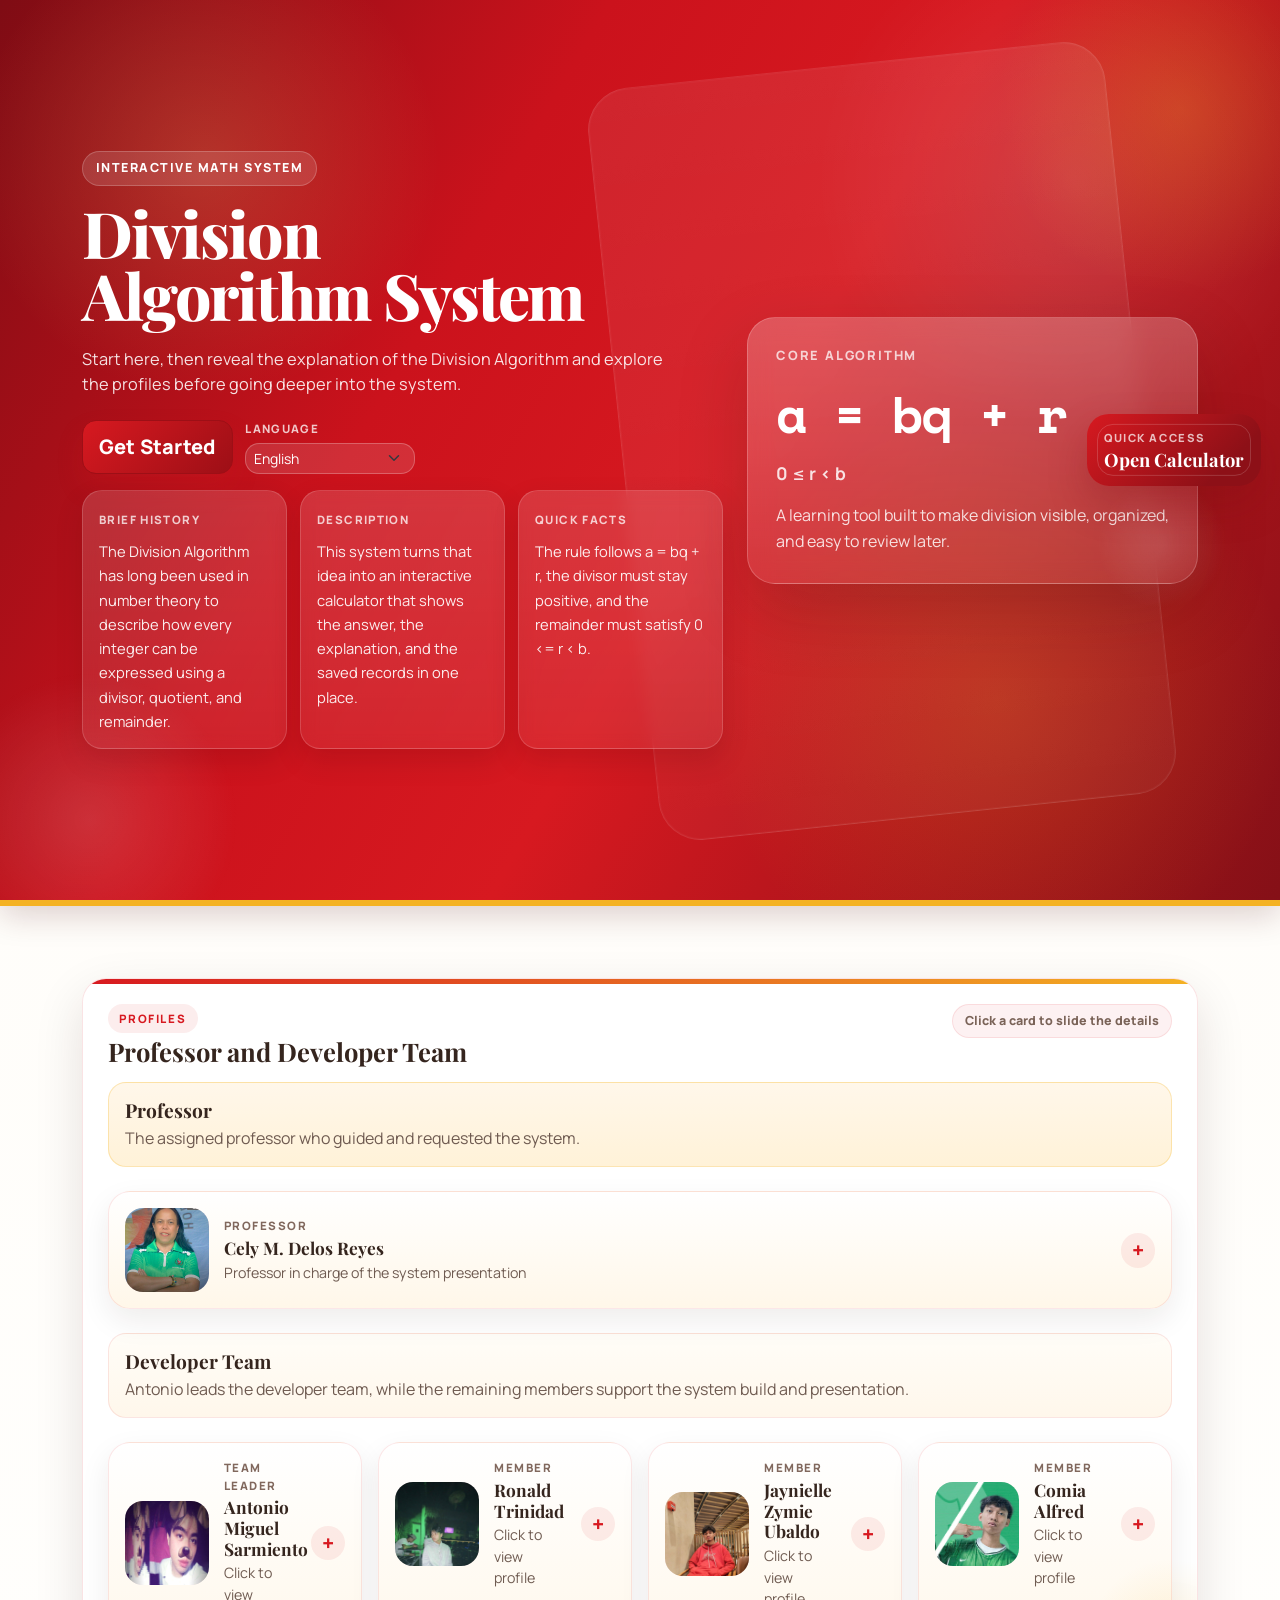
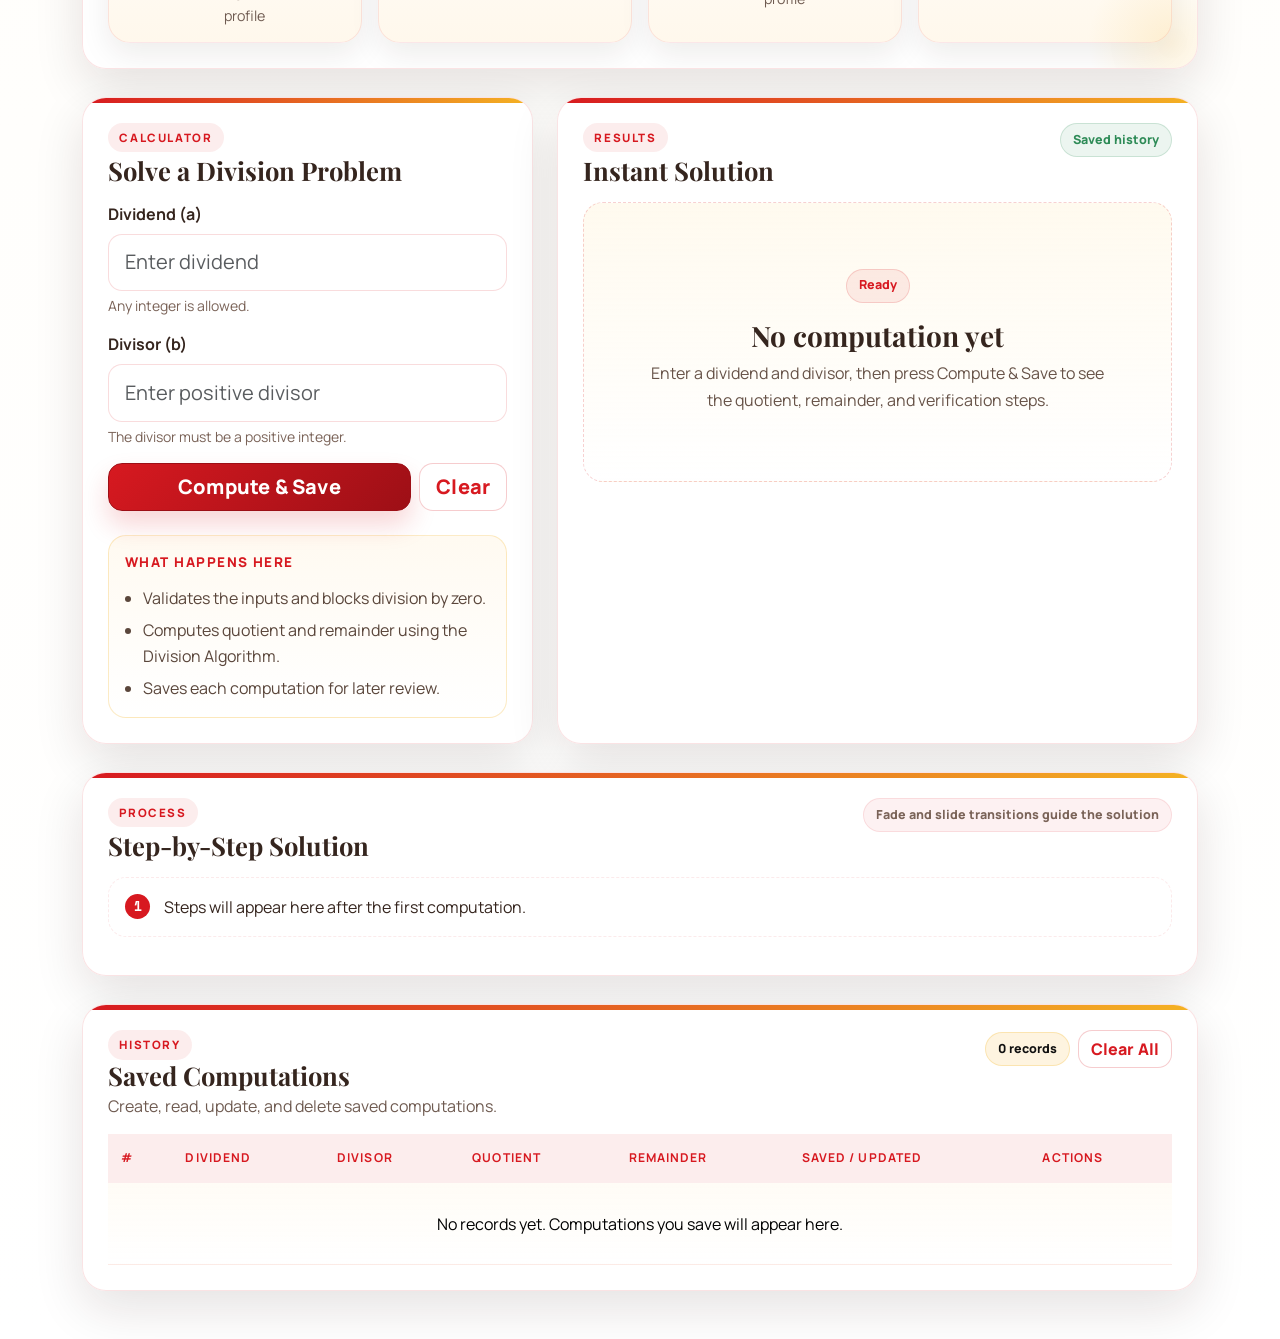
==== index.html @ b21b1d9c "Add files via upload" ====
<!doctype html>
<html lang="en">
<head>
  <meta charset="utf-8">
  <meta name="viewport" content="width=device-width, initial-scale=1">
  <title>Division Algorithm System</title>
  <meta name="description" content="A responsive Division Algorithm calculator with saved history, edit, update, and delete features.">
  <link rel="preconnect" href="https://fonts.googleapis.com">
  <link rel="preconnect" href="https://fonts.gstatic.com" crossorigin>
  <link href="https://fonts.googleapis.com/css2?family=Manrope:wght@400;500;700;800&family=Playfair+Display:wght@600;700;800&family=Space+Mono:wght@400;700&display=swap" rel="stylesheet">
  <link href="https://cdn.jsdelivr.net/npm/bootstrap@5.3.3/dist/css/bootstrap.min.css" rel="stylesheet">
  <link rel="stylesheet" href="styles.css">
</head>
<body>
  <button type="button" class="calculator-shortcut" id="calculatorShortcutBtn" aria-label="Go to calculator">
    <span class="calculator-shortcut-kicker">Quick Access</span>
    <span class="calculator-shortcut-title">Open Calculator</span>
  </button>

  <header class="hero">
    <div class="container position-relative">
      <div class="row align-items-center g-4">
        <div class="col-lg-7">
          <span class="hero-kicker">Interactive Math System</span>
          <h1 class="hero-title">Division Algorithm System</h1>
          <p class="hero-copy mb-4">
            Start here, then reveal the explanation of the Division Algorithm and explore the profiles
            before going deeper into the system.
          </p>
          <div class="hero-actions">
            <button type="button" class="btn btn-pcc-primary btn-lg" id="getStartedBtn">Get Started</button>
            <div class="language-switch">
              <label for="languageSelect" id="languageLabel">Language</label>
              <select id="languageSelect" class="form-select form-select-sm">
                <option value="en">English</option>
                <option value="fil">Filipino</option>
                <option value="es">Spanish</option>
                <option value="fr">French</option>
                <option value="zh">Chinese</option>
                <option value="ja">Japanese</option>
                <option value="ko">Korean</option>
                <option value="ar">Arabic</option>
                <option value="hi">Hindi</option>
                <option value="pt">Portuguese</option>
                <option value="de">German</option>
                <option value="id">Indonesian</option>
                <option value="vi">Vietnamese</option>
              </select>
            </div>
          </div>
          <div class="hero-insights">
            <article class="hero-insight">
              <span class="hero-insight-label">Brief History</span>
              <p class="hero-insight-copy mb-0">The Division Algorithm has long been used in number theory to describe how every integer can be expressed using a divisor, quotient, and remainder.</p>
            </article>
            <article class="hero-insight">
              <span class="hero-insight-label">Description</span>
              <p class="hero-insight-copy mb-0">This system turns that idea into an interactive calculator that shows the answer, the explanation, and the saved records in one place.</p>
            </article>
            <article class="hero-insight">
              <span class="hero-insight-label">Quick Facts</span>
              <p class="hero-insight-copy mb-0">The rule follows `a = bq + r`, the divisor must stay positive, and the remainder must satisfy `0 ≤ r &lt; b`.</p>
            </article>
          </div>
        </div>
        <div class="col-lg-5">
          <div class="formula-card">
            <div class="formula-card-label">Core Algorithm</div>
            <div class="formula-card-formula">a = bq + r</div>
            <div class="formula-card-subformula">0 &le; r &lt; b</div>
            <div class="formula-card-note mt-3">
              A learning tool built to make division visible, organized, and easy to review later.
            </div>
          </div>
        </div>
      </div>
    </div>
  </header>

  <main class="container py-4 py-lg-5">
    <div id="feedback" class="alert alert-soft d-none" role="alert" aria-live="polite"></div>

    <section id="introSection" class="panel intro-panel d-none">
      <div class="intro-shell">
        <div class="intro-copy">
          <span class="section-tag">Overview</span>
          <h2 class="section-title mt-2">What is the Division Algorithm?</h2>
          <p class="intro-text">
            The Division Algorithm explains how one number can be divided by another by producing a quotient
            and a remainder. It guarantees that the remainder is always smaller than the divisor, which makes
            the result complete and easy to verify.
          </p>
          <div class="intro-points">
            <div class="intro-point">
              <span>1</span>
              <p>It shows how the dividend is split into equal parts.</p>
            </div>
            <div class="intro-point">
              <span>2</span>
              <p>It gives both the quotient and the remainder.</p>
            </div>
            <div class="intro-point">
              <span>3</span>
              <p>It helps verify if the answer is correct.</p>
            </div>
          </div>
          <div class="intro-actions">
            <button type="button" class="btn btn-pcc-primary" id="viewTeamBtn">View Profile Cards</button>
          </div>
        </div>
        <div class="intro-side">
          <div class="formula-card formula-card-light">
            <div class="formula-card-label">Core Idea</div>
            <div class="formula-card-formula">a = bq + r</div>
            <div class="formula-card-subformula">0 &le; r &lt; b</div>
            <div class="formula-card-note mt-3">
              The remainder must always stay below the divisor.
            </div>
          </div>
        </div>
      </div>
    </section>

    <section id="teamSection" class="panel team-panel mt-4">
      <div class="d-flex flex-wrap gap-2 justify-content-between align-items-start">
        <div class="section-header">
          <span class="section-tag">Profiles</span>
          <h2 class="section-title">Professor and Developer Team</h2>
        </div>
        <span class="steps-hint">Click a card to slide the details</span>
      </div>

      <div class="team-group team-group-professor mt-3">
        <div class="team-group-header">
          <h3 class="team-group-title">Professor</h3>
          <p class="team-group-note mb-0">The assigned professor who guided and requested the system.</p>
        </div>
      </div>

      <div class="row g-3 mt-2">
        <div class="col-12">
          <article class="member-card member-card-professor" data-member-card>
            <button type="button" class="member-card-toggle" data-member-toggle aria-expanded="false">
              <span class="member-visual member-visual-photo">
                <img src="assets/cely.png" alt="Cely M. Delos Reyes" class="member-photo">
              </span>
              <span class="member-card-copy">
                <span class="member-label">Professor</span>
                <span class="member-name">Cely M. Delos Reyes</span>
                <span class="member-note">Professor in charge of the system presentation</span>
              </span>
              <span class="member-chevron">+</span>
            </button>
            <div class="member-panel" style="display:none;">
              <div class="member-panel-inner">
                <div class="member-field">
                  <span>Name</span>
                  <strong>Cely M. Delos Reyes</strong>
                </div>
                <div class="member-field">
                  <span>Role</span>
                  <strong>Professor</strong>
                </div>
                <p class="member-description mb-0">
                  The professor who assigned the project and will receive the final presentation and defense.
                </p>
              </div>
            </div>
          </article>
        </div>
      </div>

      <div class="team-group mt-4">
        <div class="team-group-header">
          <h3 class="team-group-title">Developer Team</h3>
          <p class="team-group-note mb-0">Antonio leads the team, while the remaining members support the system build and presentation.</p>
        </div>
      </div>

      <div class="row g-3 mt-2">
        <div class="col-md-6 col-xl-3">
          <article class="member-card" data-member-card>
            <button type="button" class="member-card-toggle" data-member-toggle aria-expanded="false">
              <span class="member-visual member-visual-photo">
                <img src="assets/tonio.png" alt="Antonio Miguel Sarmiento" class="member-photo">
              </span>
              <span class="member-card-copy">
                <span class="member-label">Team Leader</span>
                <span class="member-name">Antonio Miguel Sarmiento</span>
                <span class="member-note">Click to view profile</span>
              </span>
              <span class="member-chevron">+</span>
            </button>
            <div class="member-panel" style="display:none;">
              <div class="member-panel-inner">
                <div class="member-field">
                  <span>Name</span>
                  <strong>Antonio Miguel Sarmiento</strong>
                </div>
                <div class="member-field">
                  <span>Profile</span>
                  <strong>Team Leader</strong>
                </div>
                <p class="member-description mb-0">
                  Leads the team in developing and presenting the Division Algorithm System.
                </p>
              </div>
            </div>
          </article>
        </div>

        <div class="col-md-6 col-xl-3">
          <article class="member-card" data-member-card>
            <button type="button" class="member-card-toggle" data-member-toggle aria-expanded="false">
              <span class="member-visual member-visual-photo">
                <img src="assets/ronald.png" alt="Ronald Trinidad" class="member-photo">
              </span>
              <span class="member-card-copy">
                <span class="member-label">Member</span>
                <span class="member-name">Ronald Trinidad</span>
                <span class="member-note">Click to view profile</span>
              </span>
              <span class="member-chevron">+</span>
            </button>
            <div class="member-panel" style="display:none;">
              <div class="member-panel-inner">
                <div class="member-field">
                  <span>Name</span>
                  <strong>Ronald Trinidad</strong>
                </div>
                <div class="member-field">
                  <span>Profile</span>
                  <strong>Member</strong>
                </div>
                <p class="member-description mb-0">
                  Part of the team responsible for building and presenting the system.
                </p>
              </div>
            </div>
          </article>
        </div>

        <div class="col-md-6 col-xl-3">
          <article class="member-card" data-member-card>
            <button type="button" class="member-card-toggle" data-member-toggle aria-expanded="false">
              <span class="member-visual member-visual-photo">
                <img src="assets/ison.png" alt="Jaynielle Zymie Ubaldo" class="member-photo">
              </span>
              <span class="member-card-copy">
                <span class="member-label">Member</span>
                <span class="member-name">Jaynielle Zymie Ubaldo</span>
                <span class="member-note">Click to view profile</span>
              </span>
              <span class="member-chevron">+</span>
            </button>
            <div class="member-panel" style="display:none;">
              <div class="member-panel-inner">
                <div class="member-field">
                  <span>Name</span>
                  <strong>Jaynielle Zymie Ubaldo</strong>
                </div>
                <div class="member-field">
                  <span>Profile</span>
                  <strong>Member</strong>
                </div>
                <p class="member-description mb-0">
                  Contributed to the project development and system documentation.
                </p>
              </div>
            </div>
          </article>
        </div>

        <div class="col-md-6 col-xl-3">
          <article class="member-card" data-member-card>
            <button type="button" class="member-card-toggle" data-member-toggle aria-expanded="false">
              <span class="member-visual member-visual-photo">
                <img src="assets/comia.png" alt="Comia Alfred" class="member-photo">
              </span>
              <span class="member-card-copy">
                <span class="member-label">Member</span>
                <span class="member-name">Comia Alfred</span>
                <span class="member-note">Click to view profile</span>
              </span>
              <span class="member-chevron">+</span>
            </button>
            <div class="member-panel" style="display:none;">
              <div class="member-panel-inner">
                <div class="member-field">
                  <span>Name</span>
                  <strong>Comia Alfred</strong>
                </div>
                <div class="member-field">
                  <span>Profile</span>
                  <strong>Member</strong>
                </div>
                <p class="member-description mb-0">
                  Supported the team in preparing the final system and defense materials.
                </p>
              </div>
            </div>
          </article>
        </div>
      </div>
    </section>

    <div class="row g-4 mt-1">
      <div class="col-lg-5">
        <section class="panel calculator-panel h-100" id="calculatorSection">
          <div class="section-header">
            <span class="section-tag">Calculator</span>
            <h2 class="section-title">Solve a Division Problem</h2>
          </div>

          <form id="divisionForm" class="mt-3" novalidate>
            <div class="mb-3">
              <label for="dividend" class="form-label">Dividend (a)</label>
              <input type="number" class="form-control form-control-lg" id="dividend" name="dividend" placeholder="Enter dividend" step="1" autocomplete="off" required>
              <div class="form-text">Any integer is allowed.</div>
            </div>

            <div class="mb-3">
              <label for="divisor" class="form-label">Divisor (b)</label>
              <input type="number" class="form-control form-control-lg" id="divisor" name="divisor" placeholder="Enter positive divisor" step="1" min="1" autocomplete="off" required>
              <div class="form-text">The divisor must be a positive integer.</div>
            </div>

            <div class="d-grid gap-2 d-sm-flex">
              <button type="submit" class="btn btn-pcc-primary btn-lg flex-grow-1" id="computeBtn">Compute &amp; Save</button>
              <button type="button" class="btn btn-pcc-outline btn-lg" id="clearBtn">Clear</button>
            </div>
          </form>

          <div class="mt-4 helper-box">
            <div class="helper-title">What happens here</div>
            <ul class="helper-list">
              <li>Validates the inputs and blocks division by zero.</li>
              <li>Computes quotient and remainder using the Division Algorithm.</li>
              <li>Saves each computation for later review.</li>
            </ul>
          </div>
        </section>
      </div>

      <div class="col-lg-7">
        <section id="resultSection" class="panel result-panel h-100" aria-live="polite">
          <div class="d-flex flex-wrap gap-2 justify-content-between align-items-start">
            <div class="section-header">
              <span class="section-tag">Results</span>
              <h2 class="section-title">Instant Solution</h2>
            </div>
            <span class="storage-pill">Saved history</span>
          </div>

          <div id="resultEmpty" class="empty-state mt-3">
            <div>
              <div class="empty-badge">Ready</div>
              <h3 class="empty-title mt-3">No computation yet</h3>
              <p class="empty-copy mb-0">
                Enter a dividend and divisor, then press <strong>Compute &amp; Save</strong> to see the quotient,
                remainder, and verification steps.
              </p>
            </div>
          </div>

          <div id="resultContent" class="d-none mt-3">
            <div class="row g-3">
              <div class="col-md-4">
                <div class="stat-card">
                  <div class="stat-label">Dividend</div>
                  <div class="stat-value" id="currentDividend">-</div>
                </div>
              </div>
              <div class="col-md-4">
                <div class="stat-card">
                  <div class="stat-label">Divisor</div>
                  <div class="stat-value" id="currentDivisor">-</div>
                </div>
              </div>
              <div class="col-md-4">
                <div class="stat-card">
                  <div class="stat-label">Verification</div>
                  <div class="stat-value" id="currentVerification">-</div>
                </div>
              </div>
            </div>

            <div class="row g-3 mt-1">
              <div class="col-md-6">
                <div class="result-card result-card-primary">
                  <div class="result-card-label">Quotient (q)</div>
                  <div class="result-card-value" id="currentQuotient">-</div>
                </div>
              </div>
              <div class="col-md-6">
                <div class="result-card result-card-success">
                  <div class="result-card-label">Remainder (r)</div>
                  <div class="result-card-value" id="currentRemainder">-</div>
                </div>
              </div>
            </div>

            <div class="mt-4 formula-breakdown">
              <div class="formula-breakdown-title">Solved Equation</div>
              <div id="formulaDisplay" class="formula-breakdown-equation">-</div>
              <div id="checkDisplay" class="formula-breakdown-note">-</div>
            </div>

            <div class="mt-4 explanation-card">
              <div class="formula-breakdown-title">Explanation</div>
              <div id="explanationBody" class="explanation-body mt-2">-</div>
              <div class="formula-breakdown-title mt-3">Other Methods</div>
              <ul id="methodsList" class="methods-list mt-2">
                <li class="methods-placeholder">Other solving methods will appear here after a computation.</li>
              </ul>
            </div>
          </div>
        </section>
      </div>
    </div>

    <div class="row g-4 mt-1">
      <div class="col-12">
        <section id="stepsSection" class="panel steps-panel">
          <div class="d-flex flex-wrap gap-2 justify-content-between align-items-start">
            <div class="section-header">
              <span class="section-tag">Process</span>
              <h2 class="section-title">Step-by-Step Solution</h2>
            </div>
            <span class="steps-hint">Fade and slide transitions guide the solution</span>
          </div>
          <ol id="stepsList" class="steps-list mt-3">
            <li class="steps-placeholder">Steps will appear here after the first computation.</li>
          </ol>
        </section>
      </div>
    </div>

    <div class="row g-4 mt-1">
      <div class="col-12">
        <section id="historySection" class="panel history-panel">
          <div class="history-toolbar">
            <div>
              <span class="section-tag">History</span>
              <h2 class="section-title mb-1">Saved Computations</h2>
              <p class="small-note mb-0">Create, read, update, and delete saved computations.</p>
            </div>
            <div class="d-flex flex-wrap gap-2 align-items-center">
              <span id="historyCount" class="history-count">0 records</span>
              <button type="button" class="btn btn-pcc-outline" id="clearAllBtn">Clear All</button>
            </div>
          </div>

          <div class="table-responsive mt-3">
            <table class="table align-middle history-table mb-0">
              <thead>
                <tr>
                  <th scope="col">#</th>
                  <th scope="col">Dividend</th>
                  <th scope="col">Divisor</th>
                  <th scope="col">Quotient</th>
                  <th scope="col">Remainder</th>
                  <th scope="col">Saved / Updated</th>
                  <th scope="col">Actions</th>
                </tr>
              </thead>
              <tbody id="historyBody">
                <tr id="historyEmptyRow">
                  <td colspan="7" class="history-empty-cell">
                    No records yet. Computations you save will appear here.
                  </td>
                </tr>
              </tbody>
            </table>
          </div>
        </section>
      </div>
    </div>

  </main>

  <div class="modal fade" id="editModal" tabindex="-1" aria-labelledby="editModalLabel" aria-hidden="true">
    <div class="modal-dialog modal-dialog-centered">
      <div class="modal-content edit-modal">
        <div class="modal-header">
          <div>
            <span class="section-tag">Update</span>
            <h5 class="modal-title mt-1" id="editModalLabel">Edit Saved Computation</h5>
          </div>
          <button type="button" class="btn-close" data-bs-dismiss="modal" aria-label="Close"></button>
        </div>
        <div class="modal-body">
          <div id="editAlert" class="alert alert-soft d-none" role="alert"></div>
          <form id="editForm" novalidate>
            <input type="hidden" id="editRecordId">
            <div class="mb-3">
              <label for="editDividend" class="form-label">Dividend (a)</label>
              <input type="number" class="form-control" id="editDividend" step="1" required>
            </div>
            <div class="mb-3">
              <label for="editDivisor" class="form-label">Divisor (b)</label>
              <input type="number" class="form-control" id="editDivisor" step="1" min="1" required>
            </div>
            <p class="small-note mb-0">Updating a record recomputes the quotient and remainder automatically.</p>
          </form>
        </div>
        <div class="modal-footer">
          <button type="button" class="btn btn-pcc-outline" data-bs-dismiss="modal">Cancel</button>
          <button type="submit" class="btn btn-pcc-primary" form="editForm">Update Record</button>
        </div>
      </div>
    </div>
  </div>

  <script src="https://code.jquery.com/jquery-3.7.1.min.js"></script>
  <script src="https://cdn.jsdelivr.net/npm/bootstrap@5.3.3/dist/js/bootstrap.bundle.min.js"></script>
  <script src="app.js"></script>
</body>
</html>
---- styles.css ----
:root {
  --pcc-red: #d71920;
  --pcc-red-dark: #9d0f16;
  --pcc-gold: #f4b223;
  --pcc-green: #2e8b57;
  --pcc-black: #111111;
  --pcc-ink: #35251e;
  --pcc-cream: #fffaf2;
  --pcc-panel: rgba(255, 255, 255, 0.95);
  --pcc-border: rgba(215, 25, 32, 0.12);
  --pcc-soft-shadow: 0 18px 50px rgba(42, 20, 16, 0.12);
  --pcc-strong-shadow: 0 26px 70px rgba(34, 14, 10, 0.18);
}

* {
  box-sizing: border-box;
}

html {
  scroll-behavior: smooth;
}

body {
  margin: 0;
  font-family: "Manrope", sans-serif;
  color: var(--pcc-black);
  background:
    radial-gradient(circle at top left, rgba(244, 178, 35, 0.16), transparent 24%),
    radial-gradient(circle at top right, rgba(215, 25, 32, 0.12), transparent 28%),
    linear-gradient(180deg, #fff8ec 0%, #fffdf9 18%, #ffffff 100%);
  min-height: 100vh;
}

body::before {
  content: "";
  position: fixed;
  inset: 0;
  pointer-events: none;
  background:
    radial-gradient(circle at 20% 20%, rgba(46, 139, 87, 0.08), transparent 16%),
    radial-gradient(circle at 80% 80%, rgba(244, 178, 35, 0.08), transparent 18%);
  z-index: -1;
}

.calculator-shortcut {
  position: fixed;
  right: 1.2rem;
  top: 50%;
  transform: translateY(-50%);
  z-index: 1040;
  display: flex;
  flex-direction: column;
  align-items: flex-start;
  gap: 0.2rem;
  min-width: 160px;
  padding: 1rem 1.05rem;
  border: 0;
  border-radius: 22px;
  background: linear-gradient(135deg, var(--pcc-red), #8d1017 78%);
  color: #fff;
  box-shadow: 0 18px 38px rgba(125, 13, 19, 0.28);
  text-align: left;
  cursor: pointer;
  transition: transform 0.18s ease, box-shadow 0.18s ease, right 0.18s ease;
}

.calculator-shortcut:hover,
.calculator-shortcut:focus-visible {
  transform: translateY(-50%) translateX(-4px);
  box-shadow: 0 22px 46px rgba(125, 13, 19, 0.34);
  outline: none;
}

.calculator-shortcut::before {
  content: "";
  position: absolute;
  inset: 10px;
  border-radius: 16px;
  border: 1px solid rgba(255, 255, 255, 0.16);
  pointer-events: none;
}

.calculator-shortcut-kicker {
  position: relative;
  font-size: 0.7rem;
  font-weight: 800;
  letter-spacing: 0.14em;
  text-transform: uppercase;
  color: rgba(255, 255, 255, 0.72);
}

.calculator-shortcut-title {
  position: relative;
  font-family: "Playfair Display", serif;
  font-size: 1.15rem;
  font-weight: 700;
  line-height: 1.1;
}

.hero {
  position: relative;
  overflow: hidden;
  min-height: 100vh;
  color: #fff;
  background:
    radial-gradient(circle at 16% 18%, rgba(255, 214, 122, 0.18), transparent 18%),
    radial-gradient(circle at 84% 20%, rgba(255, 255, 255, 0.1), transparent 20%),
    radial-gradient(circle at 78% 78%, rgba(244, 178, 35, 0.18), transparent 24%),
    linear-gradient(120deg, #7f0c14 0%, #cb121c 34%, #d71920 56%, #851017 100%);
  border-bottom: 6px solid var(--pcc-gold);
  box-shadow: 0 10px 30px rgba(72, 10, 14, 0.18);
}

.hero::before,
.hero::after {
  content: "";
  position: absolute;
  border-radius: 50%;
  pointer-events: none;
}

.hero::before {
  width: 380px;
  height: 380px;
  right: -90px;
  top: -80px;
  background:
    radial-gradient(circle, rgba(244, 178, 35, 0.24) 0%, rgba(244, 178, 35, 0) 68%);
  animation: heroFloatOne 11s ease-in-out infinite;
}

.hero::after {
  width: 300px;
  height: 300px;
  left: -60px;
  bottom: -70px;
  background:
    radial-gradient(circle, rgba(255, 255, 255, 0.13) 0%, rgba(255, 255, 255, 0) 70%);
  animation: heroFloatTwo 13s ease-in-out infinite;
}

.hero > .container::before {
  content: "";
  position: absolute;
  inset: 7% 6% 9% auto;
  width: min(42vw, 520px);
  border-radius: 42px;
  background:
    linear-gradient(180deg, rgba(255, 255, 255, 0.08) 0%, rgba(255, 255, 255, 0.03) 100%);
  border: 1px solid rgba(255, 255, 255, 0.09);
  box-shadow: inset 0 0 0 1px rgba(255, 255, 255, 0.03);
  transform: rotate(-6deg);
  pointer-events: none;
}

.hero > .container {
  min-height: 100vh;
  display: flex;
  align-items: center;
  padding-top: 3.5rem;
  padding-bottom: 3.5rem;
}

.hero-kicker {
  display: inline-flex;
  align-items: center;
  gap: 0.45rem;
  padding: 0.45rem 0.8rem;
  border-radius: 999px;
  background: rgba(255, 255, 255, 0.12);
  border: 1px solid rgba(255, 255, 255, 0.2);
  font-size: 0.78rem;
  font-weight: 800;
  letter-spacing: 0.12em;
  text-transform: uppercase;
  animation: heroFadeUp 0.7s ease 0.05s both;
}

.hero-title {
  margin: 1rem 0 0;
  font-family: "Playfair Display", serif;
  font-weight: 800;
  font-size: clamp(2.35rem, 5vw, 4.5rem);
  line-height: 0.98;
  letter-spacing: -0.03em;
  max-width: 12ch;
  animation: heroFadeUp 0.8s ease 0.14s both;
}

.hero-copy {
  max-width: 60ch;
  margin-top: 1.25rem;
  font-size: 1.02rem;
  color: rgba(255, 255, 255, 0.88);
  animation: heroFadeUp 0.8s ease 0.24s both;
}

.hero-actions {
  display: flex;
  flex-wrap: wrap;
  gap: 0.75rem;
  margin: 1.2rem 0 1rem;
  animation: heroFadeUp 0.85s ease 0.34s both;
}

.language-switch {
  display: flex;
  flex-direction: column;
  gap: 0.35rem;
  min-width: 170px;
}

.language-switch label {
  font-size: 0.72rem;
  font-weight: 800;
  letter-spacing: 0.12em;
  text-transform: uppercase;
  color: rgba(255, 255, 255, 0.76);
}

.language-switch .form-select {
  color: #fff;
  background-color: rgba(255, 255, 255, 0.12);
  border-color: rgba(255, 255, 255, 0.24);
  border-radius: 14px;
  box-shadow: none;
  backdrop-filter: blur(10px);
}

.language-switch .form-select:focus {
  border-color: rgba(255, 255, 255, 0.5);
  box-shadow: 0 0 0 0.2rem rgba(255, 255, 255, 0.12);
}

.language-switch .form-select option {
  color: var(--pcc-black);
}

.hero-insights {
  display: grid;
  grid-template-columns: repeat(3, minmax(0, 1fr));
  gap: 0.85rem;
  margin-top: 0.3rem;
}

.hero-insight {
  padding: 0.95rem 1rem;
  border-radius: 20px;
  border: 1px solid rgba(255, 255, 255, 0.16);
  background:
    linear-gradient(180deg, rgba(255, 255, 255, 0.14) 0%, rgba(255, 255, 255, 0.07) 100%);
  box-shadow: 0 12px 28px rgba(56, 8, 10, 0.14);
  backdrop-filter: blur(8px);
  transform: translateY(18px);
  opacity: 0;
  animation: heroCardReveal 0.7s ease forwards;
}

.hero-insight:nth-child(1) {
  animation-delay: 0.42s;
}

.hero-insight:nth-child(2) {
  animation-delay: 0.54s;
}

.hero-insight:nth-child(3) {
  animation-delay: 0.66s;
}

.hero-insight:hover {
  transform: translateY(-4px);
  box-shadow: 0 18px 36px rgba(56, 8, 10, 0.18);
}

.hero-insight-label {
  display: inline-block;
  font-size: 0.72rem;
  font-weight: 800;
  letter-spacing: 0.12em;
  text-transform: uppercase;
  color: rgba(255, 255, 255, 0.76);
}

.hero-insight-copy {
  margin-top: 0.55rem;
  color: rgba(255, 255, 255, 0.92);
  line-height: 1.65;
  font-size: 0.92rem;
}

.formula-card {
  position: relative;
  padding: 1.75rem;
  border-radius: 28px;
  background:
    linear-gradient(180deg, rgba(255, 255, 255, 0.22) 0%, rgba(255, 255, 255, 0.09) 100%);
  border: 1px solid rgba(255, 255, 255, 0.2);
  box-shadow: var(--pcc-strong-shadow);
  backdrop-filter: blur(12px);
  animation: heroFormulaReveal 0.9s ease 0.28s both;
}

.formula-card::after {
  content: "";
  position: absolute;
  inset: auto -30px -26px auto;
  width: 130px;
  height: 130px;
  border-radius: 50%;
  background: radial-gradient(circle, rgba(255, 255, 255, 0.11) 0%, rgba(255, 255, 255, 0) 70%);
  pointer-events: none;
}

.formula-card-label {
  font-size: 0.8rem;
  text-transform: uppercase;
  letter-spacing: 0.14em;
  font-weight: 800;
  color: rgba(255, 255, 255, 0.75);
}

.formula-card-formula {
  margin-top: 0.7rem;
  font-family: "Space Mono", monospace;
  font-size: clamp(2rem, 4vw, 3.25rem);
  font-weight: 700;
  letter-spacing: -0.04em;
}

.formula-card-subformula {
  margin-top: 0.4rem;
  font-size: 1.1rem;
  font-weight: 700;
  color: rgba(255, 255, 255, 0.85);
}

.formula-card-note {
  color: rgba(255, 255, 255, 0.84);
  line-height: 1.65;
}

@keyframes heroFadeUp {
  from {
    opacity: 0;
    transform: translateY(18px);
  }
  to {
    opacity: 1;
    transform: translateY(0);
  }
}

@keyframes heroCardReveal {
  from {
    opacity: 0;
    transform: translateY(22px) scale(0.98);
  }
  to {
    opacity: 1;
    transform: translateY(0) scale(1);
  }
}

@keyframes heroFormulaReveal {
  from {
    opacity: 0;
    transform: translateX(28px) rotate(1.5deg);
  }
  to {
    opacity: 1;
    transform: translateX(0) rotate(0deg);
  }
}

@keyframes heroFloatOne {
  0%, 100% {
    transform: translateY(0);
  }
  50% {
    transform: translateY(16px);
  }
}

@keyframes heroFloatTwo {
  0%, 100% {
    transform: translate(0, 0);
  }
  50% {
    transform: translate(12px, -14px);
  }
}

.formula-card-light {
  color: var(--pcc-black);
  background: linear-gradient(180deg, #fff 0%, #fff8e8 100%);
  border: 1px solid rgba(244, 178, 35, 0.24);
}

.formula-card-light .formula-card-label {
  color: var(--pcc-red);
}

.formula-card-light .formula-card-subformula,
.formula-card-light .formula-card-note {
  color: #5a463b;
}

.panel {
  position: relative;
  overflow: hidden;
  padding: 1.55rem;
  border-radius: 24px;
  background: var(--pcc-panel);
  border: 1px solid var(--pcc-border);
  box-shadow: var(--pcc-soft-shadow);
}

.panel::before {
  content: "";
  position: absolute;
  inset: 0 0 auto 0;
  height: 5px;
  background: linear-gradient(90deg, var(--pcc-red), var(--pcc-gold));
}

.section-header {
  display: flex;
  flex-direction: column;
  gap: 0.15rem;
}

.section-tag {
  display: inline-flex;
  align-items: center;
  width: fit-content;
  padding: 0.38rem 0.72rem;
  border-radius: 999px;
  background: rgba(215, 25, 32, 0.08);
  color: var(--pcc-red);
  font-size: 0.72rem;
  font-weight: 800;
  letter-spacing: 0.14em;
  text-transform: uppercase;
}

.section-title {
  margin: 0;
  font-family: "Playfair Display", serif;
  font-size: clamp(1.6rem, 2vw, 2.15rem);
  font-weight: 700;
  color: var(--pcc-ink);
}

.intro-panel {
  margin-top: 0.5rem;
  background: linear-gradient(180deg, #fffdf8 0%, #fff9ee 100%);
  border: 1px solid rgba(244, 178, 35, 0.18);
}

.intro-shell {
  display: grid;
  grid-template-columns: minmax(0, 1.25fr) minmax(280px, 0.9fr);
  gap: 1.25rem;
  align-items: center;
}

.intro-copy {
  min-width: 0;
}

.intro-text {
  margin: 0.85rem 0 0;
  max-width: 70ch;
  color: #5a463b;
  line-height: 1.8;
  font-size: 1.02rem;
}

.intro-points {
  display: grid;
  grid-template-columns: repeat(3, minmax(0, 1fr));
  gap: 0.85rem;
  margin-top: 1.2rem;
}

.intro-point {
  padding: 0.95rem;
  border-radius: 16px;
  border: 1px solid rgba(215, 25, 32, 0.1);
  background: linear-gradient(180deg, #fff 0%, #fffaf1 100%);
  box-shadow: 0 10px 24px rgba(42, 20, 16, 0.06);
}

.intro-point span {
  display: inline-grid;
  place-items: center;
  width: 1.65rem;
  height: 1.65rem;
  border-radius: 50%;
  background: var(--pcc-red);
  color: #fff;
  font-family: "Space Mono", monospace;
  font-size: 0.78rem;
  font-weight: 700;
}

.intro-point p {
  margin: 0.65rem 0 0;
  color: #5a463b;
  line-height: 1.65;
}

.intro-actions {
  display: flex;
  flex-wrap: wrap;
  gap: 0.75rem;
  margin-top: 1.2rem;
}

.helper-box {
  padding: 1rem 1rem 0.25rem;
  border-radius: 18px;
  background: linear-gradient(180deg, #fffaf1 0%, #fff 100%);
  border: 1px solid rgba(244, 178, 35, 0.26);
}

.helper-title {
  font-size: 0.84rem;
  font-weight: 800;
  letter-spacing: 0.11em;
  text-transform: uppercase;
  color: var(--pcc-red);
}

.helper-list {
  margin: 0.8rem 0 0.75rem;
  padding-left: 1.15rem;
  color: #5a463b;
  line-height: 1.65;
}

.helper-list li + li {
  margin-top: 0.35rem;
}

.form-label {
  font-weight: 700;
  color: var(--pcc-ink);
}

.form-control {
  border-radius: 14px;
  border-color: rgba(215, 25, 32, 0.15);
  padding-top: 0.8rem;
  padding-bottom: 0.8rem;
}

.form-control:focus {
  border-color: var(--pcc-red);
  box-shadow: 0 0 0 0.22rem rgba(215, 25, 32, 0.12);
}

.form-text {
  color: #7a6358;
}

.btn {
  border-radius: 14px;
  font-weight: 800;
  letter-spacing: 0.01em;
}

.btn-pcc-primary {
  color: #fff;
  background: linear-gradient(135deg, var(--pcc-red), var(--pcc-red-dark));
  border: 1px solid var(--pcc-red-dark);
  box-shadow: 0 14px 26px rgba(215, 25, 32, 0.18);
}

.btn-pcc-primary:hover,
.btn-pcc-primary:focus {
  color: #fff;
  transform: translateY(-1px);
  box-shadow: 0 16px 32px rgba(215, 25, 32, 0.22);
}

.btn-pcc-outline {
  color: var(--pcc-red);
  background: #fff;
  border: 1px solid rgba(215, 25, 32, 0.22);
}

.btn-pcc-outline:hover,
.btn-pcc-outline:focus {
  color: var(--pcc-red-dark);
  background: rgba(215, 25, 32, 0.04);
  border-color: rgba(215, 25, 32, 0.36);
}

.btn-pcc-primary,
.btn-pcc-outline {
  transition: transform 0.18s ease, box-shadow 0.18s ease, background 0.18s ease, border-color 0.18s ease;
}

.alert-soft {
  border-radius: 16px;
  border: 1px solid rgba(215, 25, 32, 0.12);
  background: #fff;
  box-shadow: var(--pcc-soft-shadow);
}

.storage-pill,
.history-count,
.steps-hint,
.empty-badge {
  display: inline-flex;
  align-items: center;
  justify-content: center;
  padding: 0.42rem 0.75rem;
  border-radius: 999px;
  font-size: 0.78rem;
  font-weight: 800;
}

.storage-pill {
  color: var(--pcc-green);
  background: rgba(46, 139, 87, 0.09);
  border: 1px solid rgba(46, 139, 87, 0.18);
}

.history-count {
  color: var(--pcc-black);
  background: rgba(244, 178, 35, 0.14);
  border: 1px solid rgba(244, 178, 35, 0.25);
}

.steps-hint {
  color: #7a6358;
  background: rgba(215, 25, 32, 0.06);
  border: 1px solid rgba(215, 25, 32, 0.1);
}

.empty-state {
  display: grid;
  place-items: center;
  min-height: 280px;
  text-align: center;
  padding: 2rem 1.25rem;
  border-radius: 20px;
  border: 1px dashed rgba(215, 25, 32, 0.2);
  background:
    linear-gradient(180deg, rgba(255, 248, 232, 0.7) 0%, rgba(255, 255, 255, 0.9) 100%);
}

.empty-badge {
  color: var(--pcc-red);
  background: rgba(215, 25, 32, 0.08);
  border: 1px solid rgba(215, 25, 32, 0.16);
}

.empty-title {
  font-family: "Playfair Display", serif;
  font-weight: 700;
  color: var(--pcc-ink);
}

.empty-copy {
  max-width: 48ch;
  color: #675348;
  line-height: 1.7;
}

.stat-card,
.result-card,
.formula-breakdown {
  border-radius: 18px;
  border: 1px solid rgba(215, 25, 32, 0.1);
  background: linear-gradient(180deg, #fff 0%, #fff9ef 100%);
  box-shadow: 0 10px 28px rgba(42, 20, 16, 0.06);
}

.stat-card {
  padding: 1rem 1rem 0.9rem;
  min-height: 100%;
}

.stat-label,
.result-card-label,
.formula-breakdown-title {
  font-size: 0.74rem;
  text-transform: uppercase;
  letter-spacing: 0.13em;
  color: #81685d;
  font-weight: 800;
}

.stat-value {
  margin-top: 0.35rem;
  font-family: "Space Mono", monospace;
  font-size: 1.4rem;
  font-weight: 700;
  color: var(--pcc-black);
  word-break: break-word;
}

.result-card {
  padding: 1rem 1.05rem;
  min-height: 100%;
}

.result-card-primary {
  border-color: rgba(215, 25, 32, 0.18);
}

.result-card-success {
  border-color: rgba(46, 139, 87, 0.18);
}

.result-card-value {
  margin-top: 0.3rem;
  font-family: "Space Mono", monospace;
  font-size: clamp(1.7rem, 2vw, 2.2rem);
  font-weight: 700;
  color: var(--pcc-black);
}

.formula-breakdown {
  padding: 1rem 1.05rem;
}

.formula-breakdown-equation {
  margin-top: 0.45rem;
  font-family: "Space Mono", monospace;
  font-size: 1.08rem;
  font-weight: 700;
  color: var(--pcc-black);
  word-break: break-word;
}

.formula-breakdown-note {
  margin-top: 0.55rem;
  color: #645247;
  line-height: 1.7;
}

.explanation-card {
  padding: 1rem 1.05rem;
  border-radius: 18px;
  border: 1px solid rgba(215, 25, 32, 0.1);
  background: linear-gradient(180deg, #fff 0%, #fffaf2 100%);
  box-shadow: 0 10px 28px rgba(42, 20, 16, 0.06);
}

.explanation-body {
  color: #4f3f35;
  line-height: 1.8;
}

.explanation-body p {
  margin: 0 0 0.75rem;
}

.explanation-body p:last-child {
  margin-bottom: 0;
}

.math-inline,
.math-block {
  font-family: "Space Mono", monospace;
  color: var(--pcc-black);
}

.math-block {
  display: block;
  margin: 0.55rem 0;
  padding: 0.7rem 0.85rem;
  border-radius: 14px;
  background: rgba(215, 25, 32, 0.04);
  border: 1px solid rgba(215, 25, 32, 0.08);
  overflow-wrap: anywhere;
}

.methods-list {
  margin: 0;
  padding-left: 1.1rem;
  color: #4f3f35;
  line-height: 1.7;
}

.methods-list li + li {
  margin-top: 0.45rem;
}

.methods-placeholder {
  color: #7a6358;
}

.steps-list {
  margin: 0;
  padding: 0;
  list-style: none;
  counter-reset: step;
}

.steps-list li {
  position: relative;
  margin-bottom: 0.85rem;
  padding: 1rem 1rem 1rem 3.45rem;
  border-radius: 18px;
  border: 1px solid rgba(215, 25, 32, 0.09);
  background: linear-gradient(180deg, #fff 0%, #fff9ef 100%);
  color: var(--pcc-ink);
  line-height: 1.65;
}

.steps-list li::before {
  counter-increment: step;
  content: counter(step);
  position: absolute;
  left: 1rem;
  top: 1rem;
  width: 1.6rem;
  height: 1.6rem;
  border-radius: 50%;
  display: grid;
  place-items: center;
  background: var(--pcc-red);
  color: #fff;
  font-family: "Space Mono", monospace;
  font-size: 0.82rem;
  font-weight: 700;
}

.steps-placeholder {
  border-style: dashed !important;
  color: #725e54;
  background: rgba(255, 255, 255, 0.75) !important;
}

.docs-header,
.docs-subheader,
.history-toolbar {
  display: flex;
  flex-wrap: wrap;
  gap: 1rem;
  justify-content: space-between;
  align-items: flex-start;
}

.docs-grid,
.ipo-grid {
  display: grid;
  grid-template-columns: repeat(auto-fit, minmax(220px, 1fr));
  gap: 1rem;
}

.doc-card,
.ipo-card {
  position: relative;
  overflow: hidden;
  min-height: 100%;
  padding: 1.1rem 1.1rem 1rem;
  border-radius: 18px;
  border: 1px solid rgba(215, 25, 32, 0.1);
  background: linear-gradient(180deg, #fff 0%, #fff8ed 100%);
  box-shadow: 0 10px 28px rgba(42, 20, 16, 0.06);
}

.doc-card::before,
.ipo-card::before {
  content: "";
  position: absolute;
  inset: 0 auto auto 0;
  width: 100%;
  height: 4px;
  background: linear-gradient(90deg, var(--pcc-red), var(--pcc-gold));
}

.doc-card-problem {
  border-color: rgba(215, 25, 32, 0.18);
  background: linear-gradient(180deg, rgba(255, 246, 246, 0.98) 0%, #fff 100%);
}

.doc-card-highlight {
  border-color: rgba(244, 178, 35, 0.22);
  background: linear-gradient(180deg, rgba(255, 248, 231, 0.96) 0%, #fff 100%);
}

.doc-card-title {
  font-size: 0.78rem;
  text-transform: uppercase;
  letter-spacing: 0.13em;
  color: var(--pcc-red);
  font-weight: 800;
}

.doc-card-text {
  margin: 0.65rem 0 0;
  color: #5a463b;
  line-height: 1.7;
}

.docs-panel,
.team-panel {
  position: relative;
}

.docs-panel::after,
.team-panel::after {
  content: "";
  position: absolute;
  inset: auto -60px -60px auto;
  width: 170px;
  height: 170px;
  border-radius: 50%;
  background: radial-gradient(circle, rgba(244, 178, 35, 0.14) 0%, rgba(244, 178, 35, 0) 70%);
  pointer-events: none;
}

.history-panel .table {
  margin-bottom: 0;
}

.history-panel .table thead th {
  background: rgba(215, 25, 32, 0.08);
  color: var(--pcc-red);
  border-bottom: 0;
  font-size: 0.76rem;
  letter-spacing: 0.09em;
  text-transform: uppercase;
  white-space: nowrap;
}

.history-panel .table > :not(caption) > * > * {
  padding: 0.95rem 0.85rem;
  border-color: rgba(215, 25, 32, 0.08);
}

.history-panel tbody tr {
  transition: background-color 0.22s ease, transform 0.22s ease, box-shadow 0.22s ease;
}

.history-panel tbody tr:hover {
  background: rgba(244, 178, 35, 0.06);
}

.history-row-flash {
  animation: historyFlash 1.2s ease;
}

@keyframes historyFlash {
  0% {
    background: rgba(244, 178, 35, 0.48);
  }
  100% {
    background: transparent;
  }
}

.history-empty-cell {
  padding: 1.8rem 1rem !important;
  text-align: center;
  color: #6f5b51;
  background: linear-gradient(180deg, rgba(255, 250, 240, 0.6), rgba(255, 255, 255, 0.86));
}

.member-card {
  overflow: hidden;
  height: 100%;
  border-radius: 22px;
  border: 1px solid rgba(215, 25, 32, 0.1);
  background: linear-gradient(180deg, #fff 0%, #fff8ec 100%);
  box-shadow: 0 12px 30px rgba(42, 20, 16, 0.08);
  transition: transform 0.2s ease, box-shadow 0.2s ease, border-color 0.2s ease;
}

.member-card:hover {
  transform: translateY(-3px);
  box-shadow: 0 18px 42px rgba(42, 20, 16, 0.12);
  border-color: rgba(244, 178, 35, 0.28);
}

.member-card.is-open {
  border-color: rgba(215, 25, 32, 0.2);
  box-shadow: var(--pcc-strong-shadow);
}

.member-card-professor {
  background: linear-gradient(180deg, #fff 0%, #fff7e9 100%);
}

.member-card-toggle {
  width: 100%;
  display: flex;
  align-items: center;
  gap: 0.95rem;
  padding: 1rem;
  border: 0;
  background: transparent;
  color: inherit;
  text-align: left;
  cursor: pointer;
}

.member-card-toggle:focus-visible {
  outline: none;
  box-shadow: inset 0 0 0 2px rgba(215, 25, 32, 0.18);
}

.member-visual {
  flex: 0 0 84px;
  width: 84px;
  height: 84px;
  border-radius: 18px;
  overflow: hidden;
  display: grid;
  place-items: center;
  background: linear-gradient(135deg, rgba(215, 25, 32, 0.14), rgba(244, 178, 35, 0.22));
  color: var(--pcc-red);
  font-family: "Space Mono", monospace;
  font-size: 1.05rem;
  font-weight: 700;
  box-shadow: inset 0 0 0 1px rgba(215, 25, 32, 0.1);
}

.member-visual-photo {
  padding: 0;
  background: #fff;
}

.member-photo {
  width: 100%;
  height: 100%;
  object-fit: cover;
  object-position: center;
  display: block;
}

.member-avatar-red {
  color: #fff;
  background: linear-gradient(135deg, var(--pcc-red), #8f0f16);
}

.member-avatar-gold {
  color: #261800;
  background: linear-gradient(135deg, #ffd86c, var(--pcc-gold));
}

.member-avatar-professor {
  color: #fff;
  background: linear-gradient(135deg, #7d0d13, var(--pcc-red));
  font-size: 0.95rem;
  letter-spacing: 0.06em;
}

.member-avatar-green {
  color: #fff;
  background: linear-gradient(135deg, #4fa773, var(--pcc-green));
}

.member-card-copy {
  flex: 1 1 auto;
  min-width: 0;
  display: flex;
  flex-direction: column;
  gap: 0.2rem;
}

.member-label {
  font-size: 0.72rem;
  text-transform: uppercase;
  letter-spacing: 0.13em;
  color: #81685d;
  font-weight: 800;
}

.member-name {
  font-family: "Playfair Display", serif;
  font-size: 1.08rem;
  font-weight: 700;
  line-height: 1.2;
  color: var(--pcc-ink);
}

.member-note {
  color: #6f5b51;
  font-size: 0.89rem;
}

.member-chevron {
  flex: 0 0 auto;
  width: 2.15rem;
  height: 2.15rem;
  display: grid;
  place-items: center;
  border-radius: 50%;
  background: rgba(215, 25, 32, 0.08);
  color: var(--pcc-red);
  font-size: 1.35rem;
  font-weight: 800;
  transition: transform 0.2s ease, background 0.2s ease, color 0.2s ease;
}

.member-card.is-open .member-chevron {
  transform: rotate(180deg);
  color: #fff;
  background: linear-gradient(135deg, var(--pcc-red), var(--pcc-red-dark));
}

.member-panel {
  border-top: 1px solid rgba(215, 25, 32, 0.08);
  background: linear-gradient(180deg, rgba(255, 250, 240, 0.72) 0%, #fff 100%);
}

.member-panel-inner {
  padding: 0.95rem 1rem 1.05rem;
}

.member-field {
  display: flex;
  justify-content: space-between;
  gap: 0.85rem;
  align-items: flex-start;
  padding: 0.55rem 0;
  border-bottom: 1px solid rgba(215, 25, 32, 0.08);
}

.member-field:last-of-type {
  border-bottom: 0;
}

.member-field span {
  font-size: 0.72rem;
  text-transform: uppercase;
  letter-spacing: 0.12em;
  color: #81685d;
  font-weight: 800;
}

.member-field strong {
  font-weight: 700;
  color: var(--pcc-black);
  text-align: right;
}

.member-description {
  margin-top: 0.85rem;
  color: #5a463b;
  line-height: 1.7;
}

.team-group {
  padding: 0.95rem 1rem;
  border-radius: 18px;
  border: 1px solid rgba(215, 25, 32, 0.1);
  background: linear-gradient(180deg, #fffdf8 0%, #fff7eb 100%);
}

.team-group-professor {
  background: linear-gradient(180deg, #fff7ea 0%, #fff2d8 100%);
  border-color: rgba(244, 178, 35, 0.28);
}

.team-group-header {
  display: flex;
  flex-direction: column;
  gap: 0.25rem;
}

.team-group-title {
  margin: 0;
  font-family: "Playfair Display", serif;
  font-size: 1.2rem;
  font-weight: 700;
  color: var(--pcc-ink);
}

.team-group-note {
  color: #6f5b51;
  line-height: 1.6;
}

html[dir="rtl"] .member-card-toggle,
html[dir="rtl"] .history-toolbar,
html[dir="rtl"] .docs-header,
html[dir="rtl"] .docs-subheader,
html[dir="rtl"] .history-panel .table,
html[dir="rtl"] .helper-list,
html[dir="rtl"] .methods-list,
html[dir="rtl"] .steps-list li,
html[dir="rtl"] .explanation-body,
html[dir="rtl"] .intro-text,
html[dir="rtl"] .empty-copy {
  text-align: right;
}

html[dir="rtl"] .calculator-shortcut {
  right: auto;
  left: 1.2rem;
  align-items: flex-end;
  text-align: right;
}

html[dir="rtl"] .member-field strong {
  text-align: left;
}

html[dir="rtl"] .member-chevron {
  order: -1;
}

html[dir="rtl"] .steps-list li {
  padding: 1rem 3.45rem 1rem 1rem;
}

html[dir="rtl"] .steps-list li::before {
  left: auto;
  right: 1rem;
}

.action-group {
  display: flex;
  gap: 0.5rem;
  flex-wrap: wrap;
}

.action-group .btn {
  padding: 0.46rem 0.72rem;
  font-size: 0.82rem;
}

.small-note {
  color: #6f5b51;
}

.edit-modal {
  border-radius: 22px;
  overflow: hidden;
  border: 1px solid rgba(215, 25, 32, 0.1);
  box-shadow: var(--pcc-strong-shadow);
}

.edit-modal .modal-header {
  background: linear-gradient(135deg, #fff 0%, #fff6e2 100%);
  border-bottom: 1px solid rgba(215, 25, 32, 0.08);
}

.edit-modal .modal-title {
  font-family: "Playfair Display", serif;
  font-weight: 700;
  color: var(--pcc-ink);
}

.edit-modal .modal-footer {
  border-top: 1px solid rgba(215, 25, 32, 0.08);
  background: linear-gradient(180deg, #fff 0%, #fffaf1 100%);
}

.history-action-btn {
  min-width: 5rem;
}

.btn-close:focus {
  box-shadow: 0 0 0 0.2rem rgba(215, 25, 32, 0.12);
}

.calculator-panel,
.result-panel,
.steps-panel,
.docs-panel,
.team-panel,
.history-panel {
  height: 100%;
}

.alert {
  margin-bottom: 0;
}

.alert-danger,
.alert-success,
.alert-warning,
.alert-info {
  border-radius: 16px;
}

@media (max-width: 991.98px) {
  .hero > .container {
    min-height: 100vh;
    padding-top: 2.5rem;
    padding-bottom: 2.5rem;
  }

  .hero-title {
    max-width: none;
  }

  .hero > .container::before {
    width: min(74vw, 460px);
    inset: 8% 4% auto auto;
  }

  .formula-card {
    margin-top: 0.5rem;
  }

  .intro-shell {
    grid-template-columns: 1fr;
  }

  .hero-insights {
    grid-template-columns: 1fr;
  }

  .intro-points {
    grid-template-columns: 1fr;
  }
}

@media (max-width: 767.98px) {
  .panel {
    padding: 1.25rem;
    border-radius: 20px;
  }

  .steps-list li {
    padding-left: 3.05rem;
  }

  .action-group {
    flex-direction: column;
  }

  .action-group .btn {
    width: 100%;
  }

  .member-card-toggle {
    gap: 0.8rem;
  }

  .language-switch {
    width: 100%;
    min-width: 0;
  }

  .calculator-shortcut {
    top: auto;
    bottom: 1rem;
    right: 1rem;
    transform: none;
    min-width: 0;
    width: calc(100% - 2rem);
    max-width: 320px;
    border-radius: 18px;
  }

  .calculator-shortcut:hover,
  .calculator-shortcut:focus-visible {
    transform: translateY(-2px);
  }

  html[dir="rtl"] .calculator-shortcut {
    left: 1rem;
    right: auto;
  }

  .member-visual {
    flex-basis: 74px;
    width: 74px;
    height: 74px;
  }

  .member-card-professor .member-visual {
    flex-basis: 74px;
    width: 74px;
    height: 74px;
  }
}

@media (max-width: 575.98px) {
  .formula-card {
    padding: 1.4rem;
  }

  .formula-card-formula {
    font-size: 2.2rem;
  }

  .empty-state {
    min-height: 240px;
  }

  .member-card-toggle {
    align-items: flex-start;
  }

  .member-field {
    flex-direction: column;
  }

  .member-field strong {
    text-align: left;
  }

  .intro-panel {
    padding: 1.15rem;
  }

  html[dir="rtl"] .steps-list li {
    padding-right: 3.05rem;
    padding-left: 1rem;
  }
}
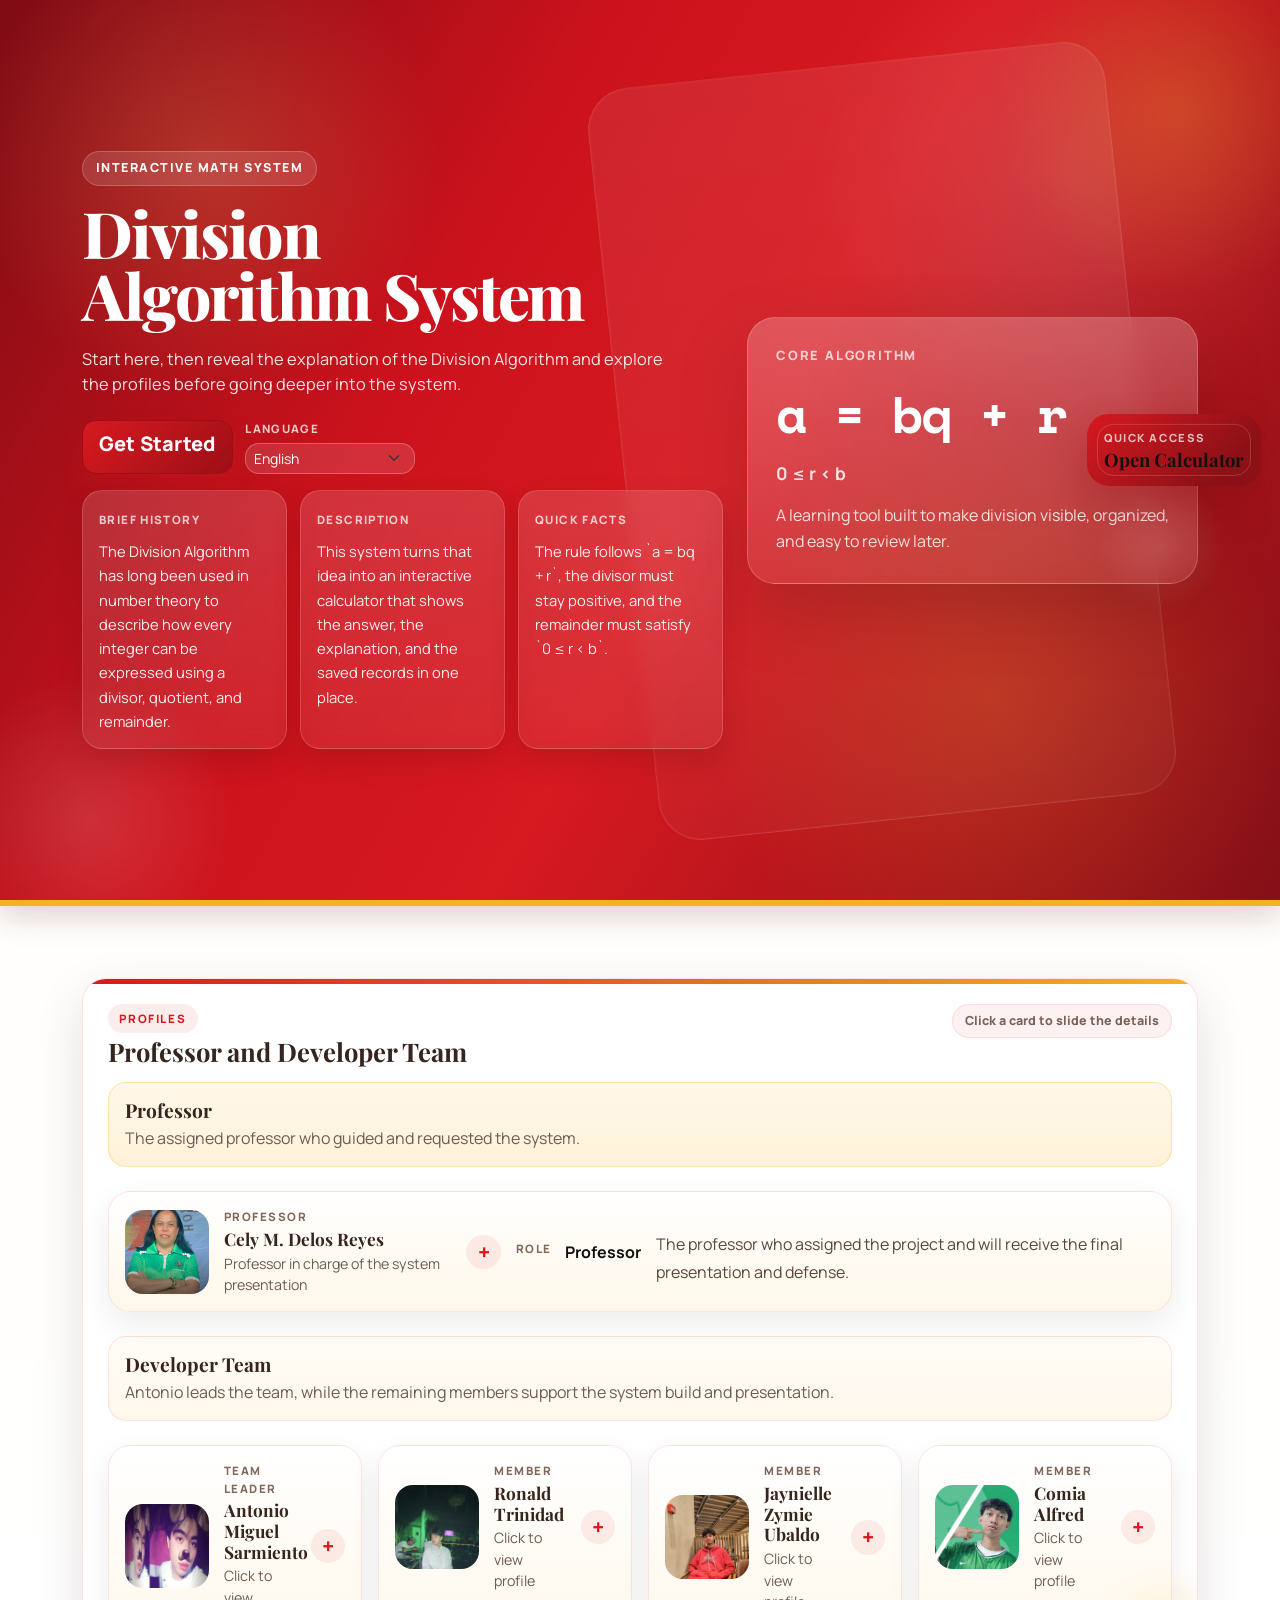
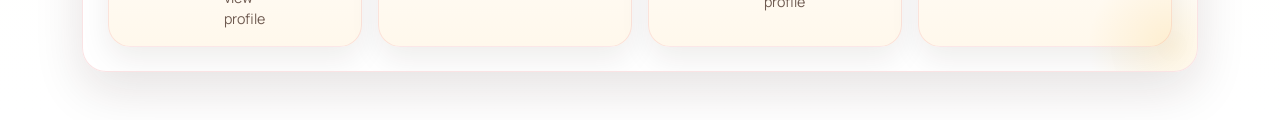
==== commit 99aa509a: "x` Co-authored-by: Copilot <copilot@github.com>" ====
--- a/index.html
+++ b/index.html
@@ -12,10 +12,10 @@
   <link rel="stylesheet" href="styles.css">
 </head>
 <body>
-  <button type="button" class="calculator-shortcut" id="calculatorShortcutBtn" aria-label="Go to calculator">
+  <a href="calculator.html" class="calculator-shortcut" aria-label="Go to calculator" style="text-decoration: none; color: inherit;">
     <span class="calculator-shortcut-kicker">Quick Access</span>
     <span class="calculator-shortcut-title">Open Calculator</span>
-  </button>
+  </a>
 
   <header class="hero">
     <div class="container position-relative">
@@ -28,7 +28,7 @@
             before going deeper into the system.
           </p>
           <div class="hero-actions">
-            <button type="button" class="btn btn-pcc-primary btn-lg" id="getStartedBtn">Get Started</button>
+            <a href="calculator.html" class="btn btn-pcc-primary btn-lg">Get Started</a>
             <div class="language-switch">
               <label for="languageSelect" id="languageLabel">Language</label>
               <select id="languageSelect" class="form-select form-select-sm">
@@ -150,12 +150,7 @@
                 <span class="member-note">Professor in charge of the system presentation</span>
               </span>
               <span class="member-chevron">+</span>
-            </button>
-            <div class="member-panel" style="display:none;">
-              <div class="member-panel-inner">
-                <div class="member-field">
-                  <span>Name</span>
-                  <strong>Cely M. Delos Reyes</strong>
+            <div class="member-panel">
                 </div>
                 <div class="member-field">
                   <span>Role</span>
@@ -191,7 +186,7 @@
               </span>
               <span class="member-chevron">+</span>
             </button>
-            <div class="member-panel" style="display:none;">
+            <div class="member-panel">
               <div class="member-panel-inner">
                 <div class="member-field">
                   <span>Name</span>
@@ -222,7 +217,7 @@
               </span>
               <span class="member-chevron">+</span>
             </button>
-            <div class="member-panel" style="display:none;">
+            <div class="member-panel">
               <div class="member-panel-inner">
                 <div class="member-field">
                   <span>Name</span>
@@ -253,7 +248,7 @@
               </span>
               <span class="member-chevron">+</span>
             </button>
-            <div class="member-panel" style="display:none;">
+            <div class="member-panel">
               <div class="member-panel-inner">
                 <div class="member-field">
                   <span>Name</span>
@@ -284,7 +279,7 @@
               </span>
               <span class="member-chevron">+</span>
             </button>
-            <div class="member-panel" style="display:none;">
+            <div class="member-panel">
               <div class="member-panel-inner">
                 <div class="member-field">
                   <span>Name</span>
@@ -304,216 +299,6 @@
       </div>
     </section>
 
-    <div class="row g-4 mt-1">
-      <div class="col-lg-5">
-        <section class="panel calculator-panel h-100" id="calculatorSection">
-          <div class="section-header">
-            <span class="section-tag">Calculator</span>
-            <h2 class="section-title">Solve a Division Problem</h2>
-          </div>
-
-          <form id="divisionForm" class="mt-3" novalidate>
-            <div class="mb-3">
-              <label for="dividend" class="form-label">Dividend (a)</label>
-              <input type="number" class="form-control form-control-lg" id="dividend" name="dividend" placeholder="Enter dividend" step="1" autocomplete="off" required>
-              <div class="form-text">Any integer is allowed.</div>
-            </div>
-
-            <div class="mb-3">
-              <label for="divisor" class="form-label">Divisor (b)</label>
-              <input type="number" class="form-control form-control-lg" id="divisor" name="divisor" placeholder="Enter positive divisor" step="1" min="1" autocomplete="off" required>
-              <div class="form-text">The divisor must be a positive integer.</div>
-            </div>
-
-            <div class="d-grid gap-2 d-sm-flex">
-              <button type="submit" class="btn btn-pcc-primary btn-lg flex-grow-1" id="computeBtn">Compute &amp; Save</button>
-              <button type="button" class="btn btn-pcc-outline btn-lg" id="clearBtn">Clear</button>
-            </div>
-          </form>
-
-          <div class="mt-4 helper-box">
-            <div class="helper-title">What happens here</div>
-            <ul class="helper-list">
-              <li>Validates the inputs and blocks division by zero.</li>
-              <li>Computes quotient and remainder using the Division Algorithm.</li>
-              <li>Saves each computation for later review.</li>
-            </ul>
-          </div>
-        </section>
-      </div>
-
-      <div class="col-lg-7">
-        <section id="resultSection" class="panel result-panel h-100" aria-live="polite">
-          <div class="d-flex flex-wrap gap-2 justify-content-between align-items-start">
-            <div class="section-header">
-              <span class="section-tag">Results</span>
-              <h2 class="section-title">Instant Solution</h2>
-            </div>
-            <span class="storage-pill">Saved history</span>
-          </div>
-
-          <div id="resultEmpty" class="empty-state mt-3">
-            <div>
-              <div class="empty-badge">Ready</div>
-              <h3 class="empty-title mt-3">No computation yet</h3>
-              <p class="empty-copy mb-0">
-                Enter a dividend and divisor, then press <strong>Compute &amp; Save</strong> to see the quotient,
-                remainder, and verification steps.
-              </p>
-            </div>
-          </div>
-
-          <div id="resultContent" class="d-none mt-3">
-            <div class="row g-3">
-              <div class="col-md-4">
-                <div class="stat-card">
-                  <div class="stat-label">Dividend</div>
-                  <div class="stat-value" id="currentDividend">-</div>
-                </div>
-              </div>
-              <div class="col-md-4">
-                <div class="stat-card">
-                  <div class="stat-label">Divisor</div>
-                  <div class="stat-value" id="currentDivisor">-</div>
-                </div>
-              </div>
-              <div class="col-md-4">
-                <div class="stat-card">
-                  <div class="stat-label">Verification</div>
-                  <div class="stat-value" id="currentVerification">-</div>
-                </div>
-              </div>
-            </div>
-
-            <div class="row g-3 mt-1">
-              <div class="col-md-6">
-                <div class="result-card result-card-primary">
-                  <div class="result-card-label">Quotient (q)</div>
-                  <div class="result-card-value" id="currentQuotient">-</div>
-                </div>
-              </div>
-              <div class="col-md-6">
-                <div class="result-card result-card-success">
-                  <div class="result-card-label">Remainder (r)</div>
-                  <div class="result-card-value" id="currentRemainder">-</div>
-                </div>
-              </div>
-            </div>
-
-            <div class="mt-4 formula-breakdown">
-              <div class="formula-breakdown-title">Solved Equation</div>
-              <div id="formulaDisplay" class="formula-breakdown-equation">-</div>
-              <div id="checkDisplay" class="formula-breakdown-note">-</div>
-            </div>
-
-            <div class="mt-4 explanation-card">
-              <div class="formula-breakdown-title">Explanation</div>
-              <div id="explanationBody" class="explanation-body mt-2">-</div>
-              <div class="formula-breakdown-title mt-3">Other Methods</div>
-              <ul id="methodsList" class="methods-list mt-2">
-                <li class="methods-placeholder">Other solving methods will appear here after a computation.</li>
-              </ul>
-            </div>
-          </div>
-        </section>
-      </div>
-    </div>
-
-    <div class="row g-4 mt-1">
-      <div class="col-12">
-        <section id="stepsSection" class="panel steps-panel">
-          <div class="d-flex flex-wrap gap-2 justify-content-between align-items-start">
-            <div class="section-header">
-              <span class="section-tag">Process</span>
-              <h2 class="section-title">Step-by-Step Solution</h2>
-            </div>
-            <span class="steps-hint">Fade and slide transitions guide the solution</span>
-          </div>
-          <ol id="stepsList" class="steps-list mt-3">
-            <li class="steps-placeholder">Steps will appear here after the first computation.</li>
-          </ol>
-        </section>
-      </div>
-    </div>
-
-    <div class="row g-4 mt-1">
-      <div class="col-12">
-        <section id="historySection" class="panel history-panel">
-          <div class="history-toolbar">
-            <div>
-              <span class="section-tag">History</span>
-              <h2 class="section-title mb-1">Saved Computations</h2>
-              <p class="small-note mb-0">Create, read, update, and delete saved computations.</p>
-            </div>
-            <div class="d-flex flex-wrap gap-2 align-items-center">
-              <span id="historyCount" class="history-count">0 records</span>
-              <button type="button" class="btn btn-pcc-outline" id="clearAllBtn">Clear All</button>
-            </div>
-          </div>
-
-          <div class="table-responsive mt-3">
-            <table class="table align-middle history-table mb-0">
-              <thead>
-                <tr>
-                  <th scope="col">#</th>
-                  <th scope="col">Dividend</th>
-                  <th scope="col">Divisor</th>
-                  <th scope="col">Quotient</th>
-                  <th scope="col">Remainder</th>
-                  <th scope="col">Saved / Updated</th>
-                  <th scope="col">Actions</th>
-                </tr>
-              </thead>
-              <tbody id="historyBody">
-                <tr id="historyEmptyRow">
-                  <td colspan="7" class="history-empty-cell">
-                    No records yet. Computations you save will appear here.
-                  </td>
-                </tr>
-              </tbody>
-            </table>
-          </div>
-        </section>
-      </div>
-    </div>
-
   </main>
-
-  <div class="modal fade" id="editModal" tabindex="-1" aria-labelledby="editModalLabel" aria-hidden="true">
-    <div class="modal-dialog modal-dialog-centered">
-      <div class="modal-content edit-modal">
-        <div class="modal-header">
-          <div>
-            <span class="section-tag">Update</span>
-            <h5 class="modal-title mt-1" id="editModalLabel">Edit Saved Computation</h5>
-          </div>
-          <button type="button" class="btn-close" data-bs-dismiss="modal" aria-label="Close"></button>
-        </div>
-        <div class="modal-body">
-          <div id="editAlert" class="alert alert-soft d-none" role="alert"></div>
-          <form id="editForm" novalidate>
-            <input type="hidden" id="editRecordId">
-            <div class="mb-3">
-              <label for="editDividend" class="form-label">Dividend (a)</label>
-              <input type="number" class="form-control" id="editDividend" step="1" required>
-            </div>
-            <div class="mb-3">
-              <label for="editDivisor" class="form-label">Divisor (b)</label>
-              <input type="number" class="form-control" id="editDivisor" step="1" min="1" required>
-            </div>
-            <p class="small-note mb-0">Updating a record recomputes the quotient and remainder automatically.</p>
-          </form>
-        </div>
-        <div class="modal-footer">
-          <button type="button" class="btn btn-pcc-outline" data-bs-dismiss="modal">Cancel</button>
-          <button type="submit" class="btn btn-pcc-primary" form="editForm">Update Record</button>
-        </div>
-      </div>
-    </div>
-  </div>
-
-  <script src="https://code.jquery.com/jquery-3.7.1.min.js"></script>
-  <script src="https://cdn.jsdelivr.net/npm/bootstrap@5.3.3/dist/js/bootstrap.bundle.min.js"></script>
-  <script src="app.js"></script>
 </body>
 </html>
--- a/styles.css
+++ b/styles.css
@@ -1109,6 +1109,7 @@
 }
 
 .member-panel {
+  display: none;
   border-top: 1px solid rgba(215, 25, 32, 0.08);
   background: linear-gradient(180deg, rgba(255, 250, 240, 0.72) 0%, #fff 100%);
 }
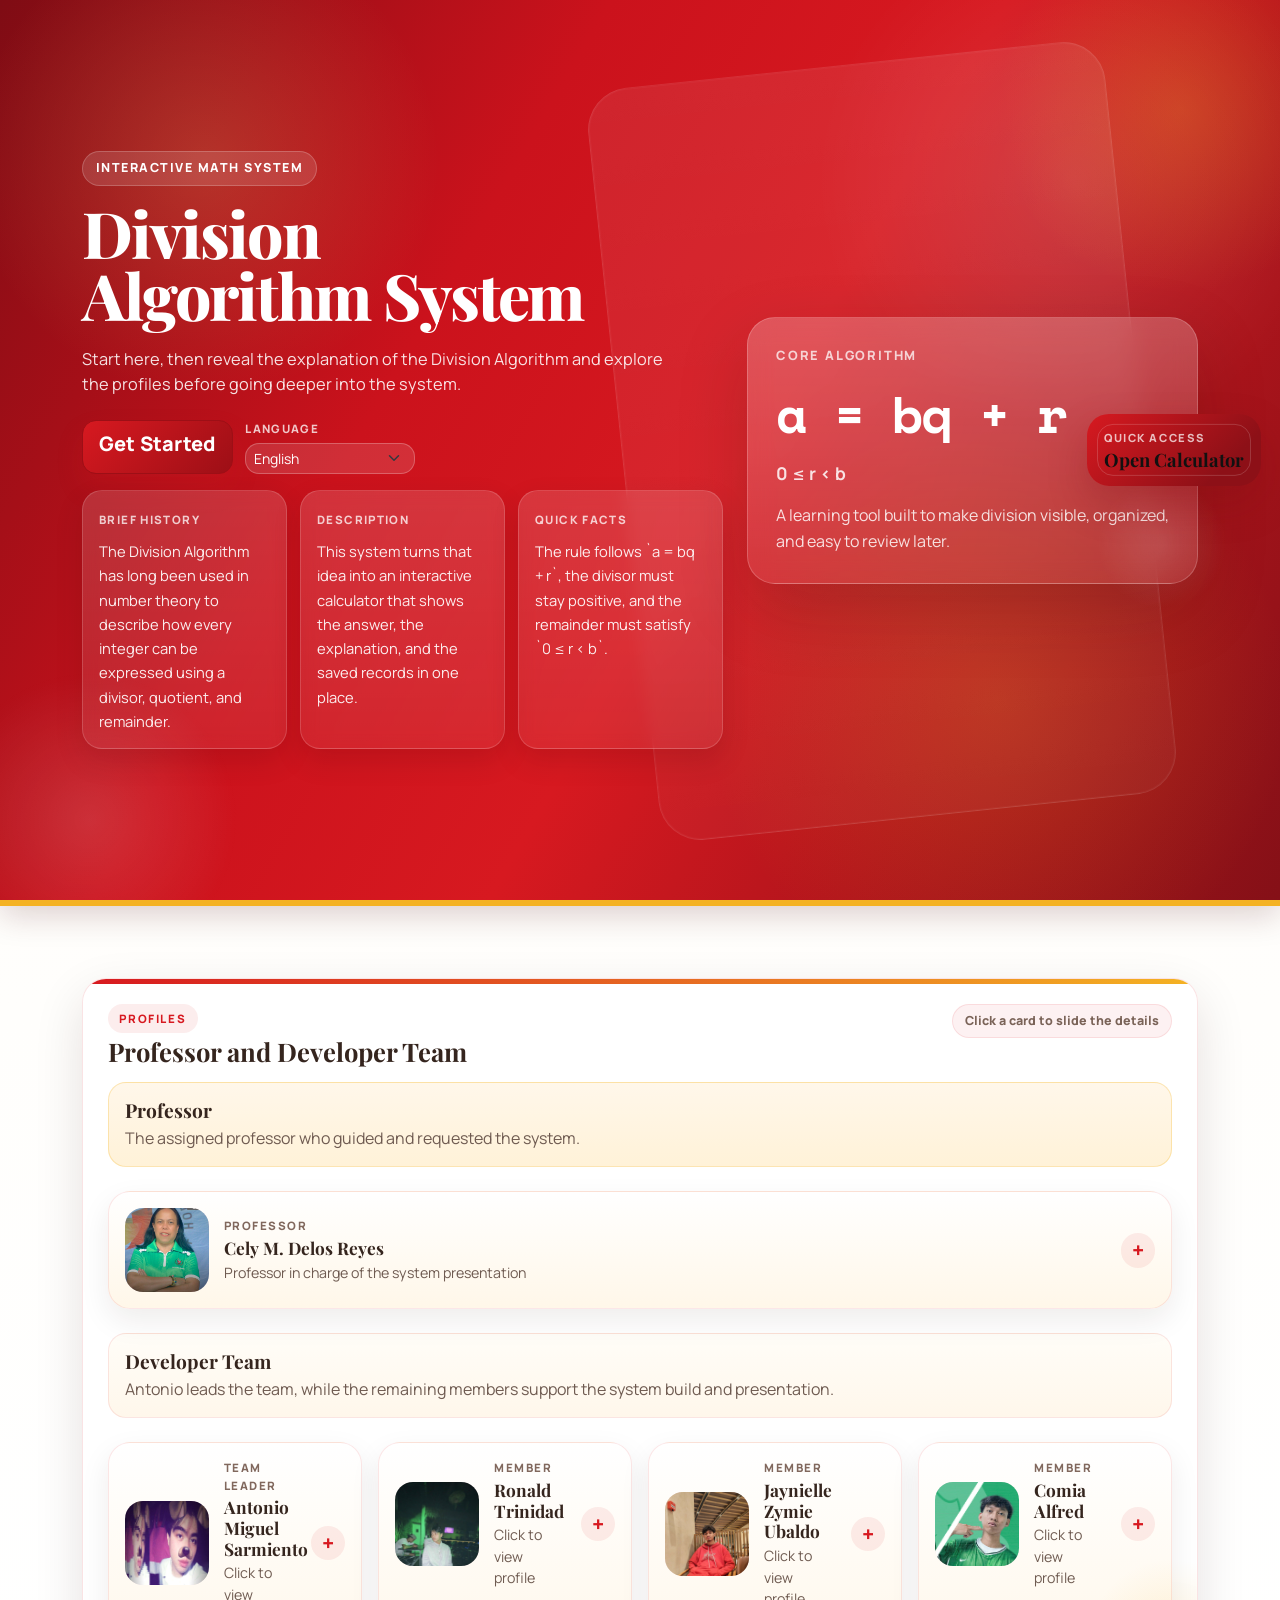
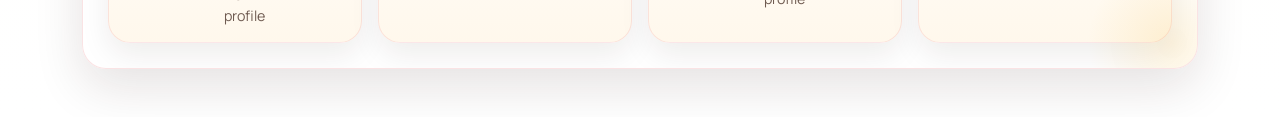
==== commit 58cd8fb0: "profile changes" ====
--- a/index.html
+++ b/index.html
@@ -59,7 +59,7 @@
             </article>
             <article class="hero-insight">
               <span class="hero-insight-label">Quick Facts</span>
-              <p class="hero-insight-copy mb-0">The rule follows `a = bq + r`, the divisor must stay positive, and the remainder must satisfy `0 ≤ r &lt; b`.</p>
+              <p class="hero-insight-copy mb-0">The rule follows `a = bq + r`, the divisor must stay positive, and the remainder must satisfy `0 ≤ r < b`.</p>
             </article>
           </div>
         </div>
@@ -67,7 +67,7 @@
           <div class="formula-card">
             <div class="formula-card-label">Core Algorithm</div>
             <div class="formula-card-formula">a = bq + r</div>
-            <div class="formula-card-subformula">0 &le; r &lt; b</div>
+            <div class="formula-card-subformula">0 &le; r < b</div>
             <div class="formula-card-note mt-3">
               A learning tool built to make division visible, organized, and easy to review later.
             </div>
@@ -112,7 +112,7 @@
           <div class="formula-card formula-card-light">
             <div class="formula-card-label">Core Idea</div>
             <div class="formula-card-formula">a = bq + r</div>
-            <div class="formula-card-subformula">0 &le; r &lt; b</div>
+            <div class="formula-card-subformula">0 &le; r < b</div>
             <div class="formula-card-note mt-3">
               The remainder must always stay below the divisor.
             </div>
@@ -150,7 +150,12 @@
                 <span class="member-note">Professor in charge of the system presentation</span>
               </span>
               <span class="member-chevron">+</span>
-            <div class="member-panel">
+            </button>
+            <div class="member-panel">
+              <div class="member-panel-inner">
+                <div class="member-field">
+                  <span>Name</span>
+                  <strong>Cely M. Delos Reyes</strong>
                 </div>
                 <div class="member-field">
                   <span>Role</span>
@@ -161,6 +166,7 @@
                 </p>
               </div>
             </div>
+
           </article>
         </div>
       </div>
